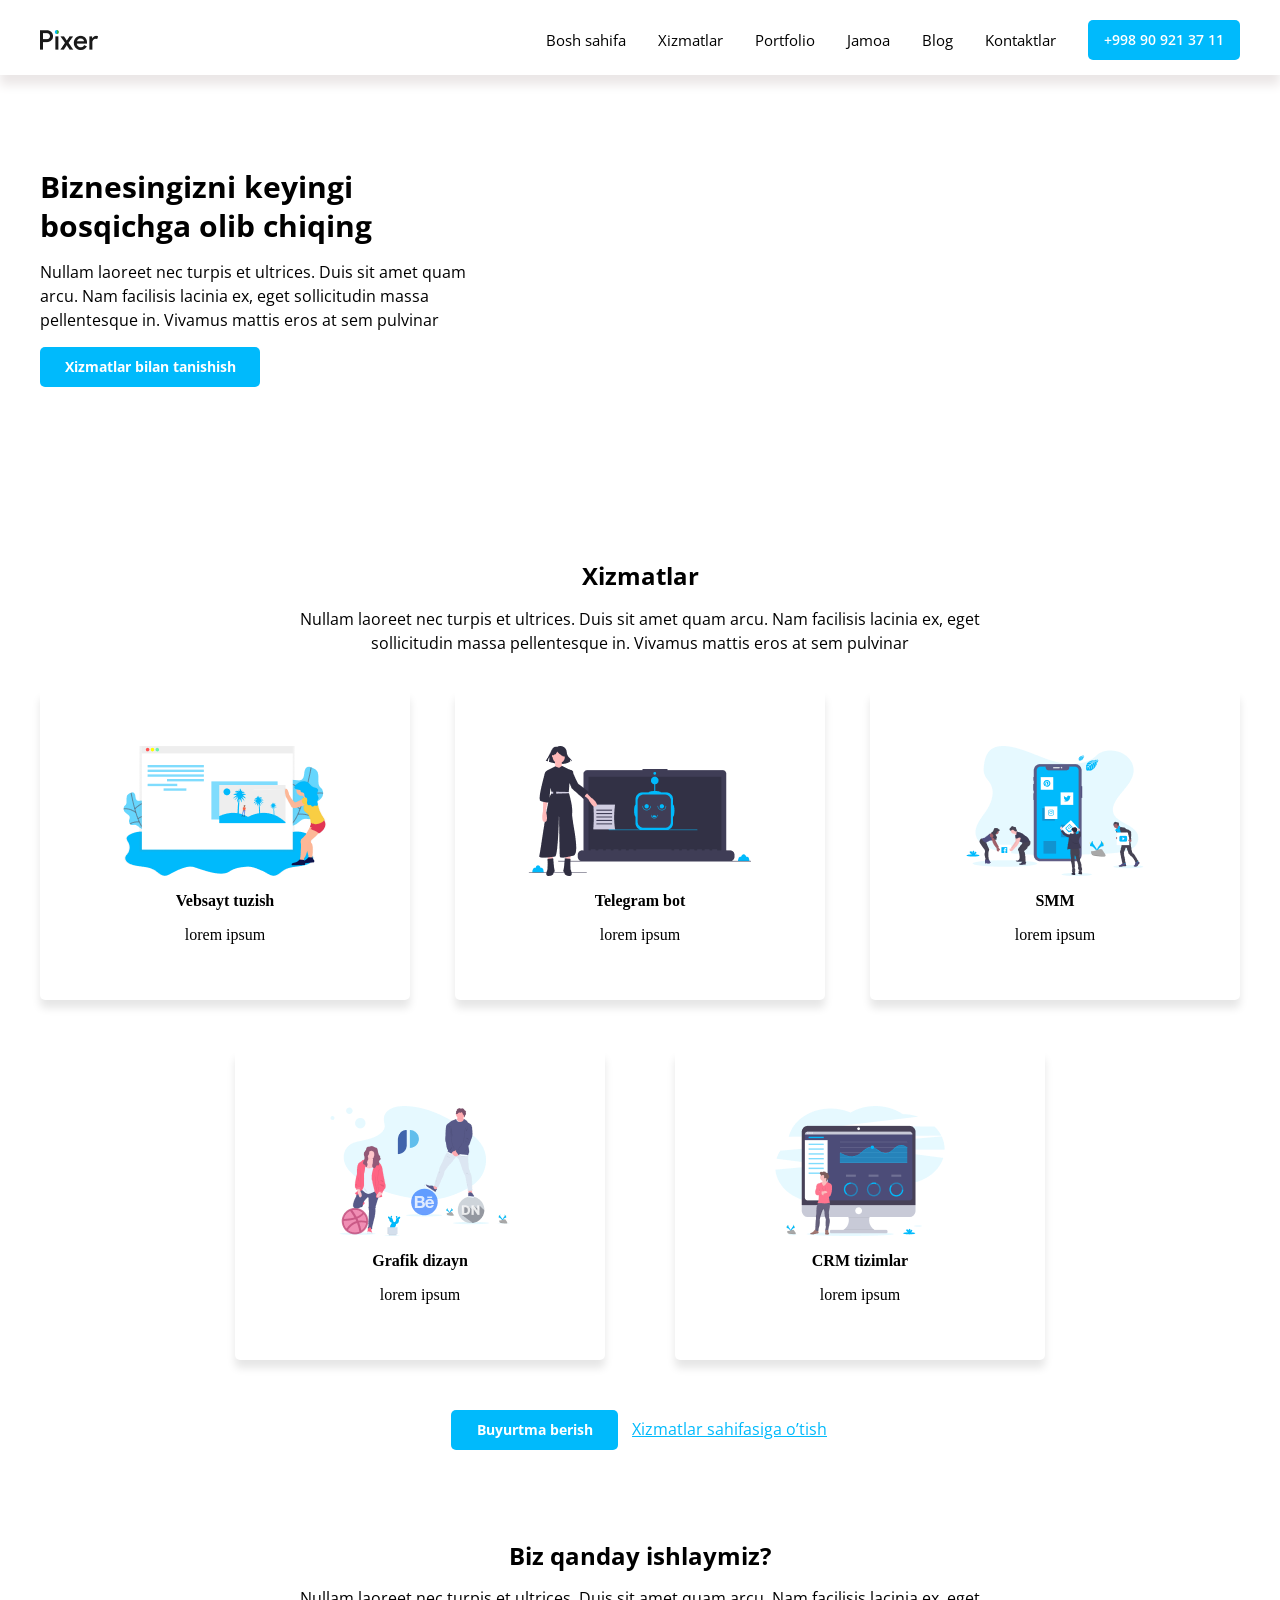
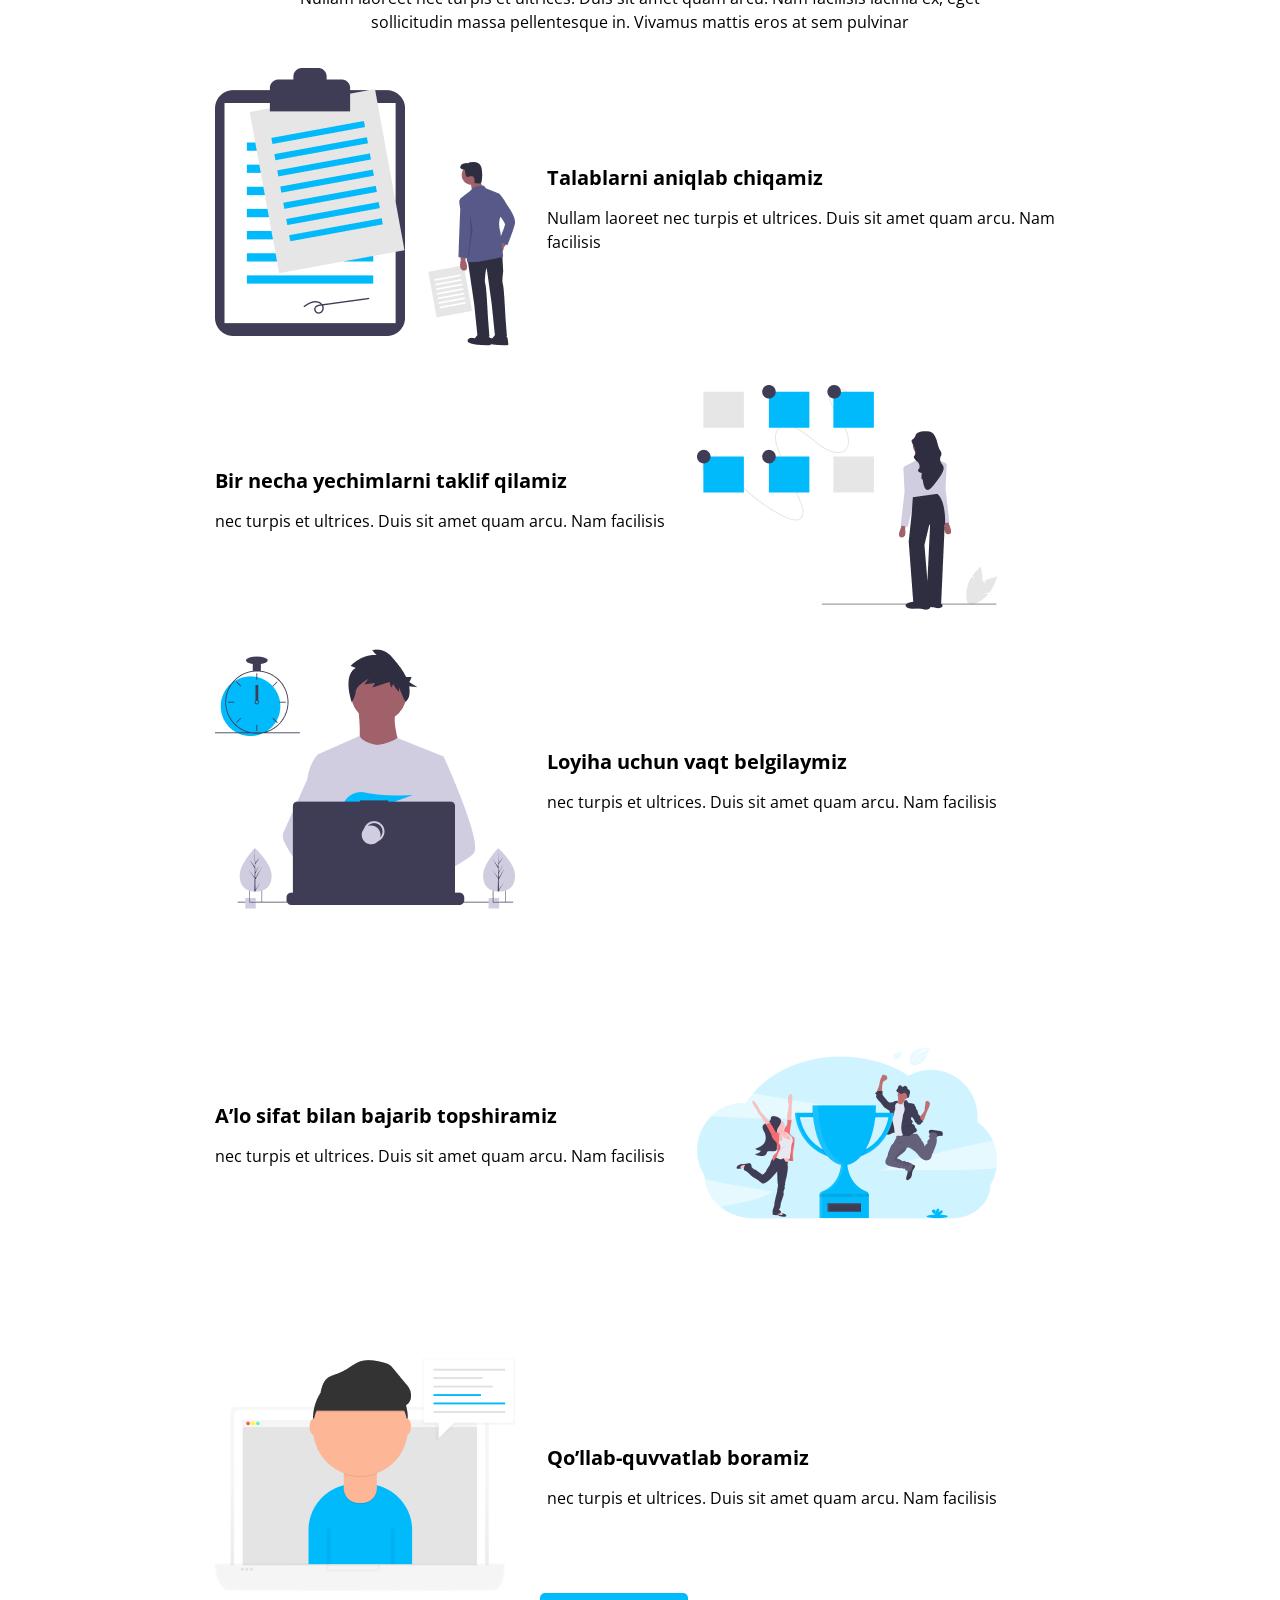
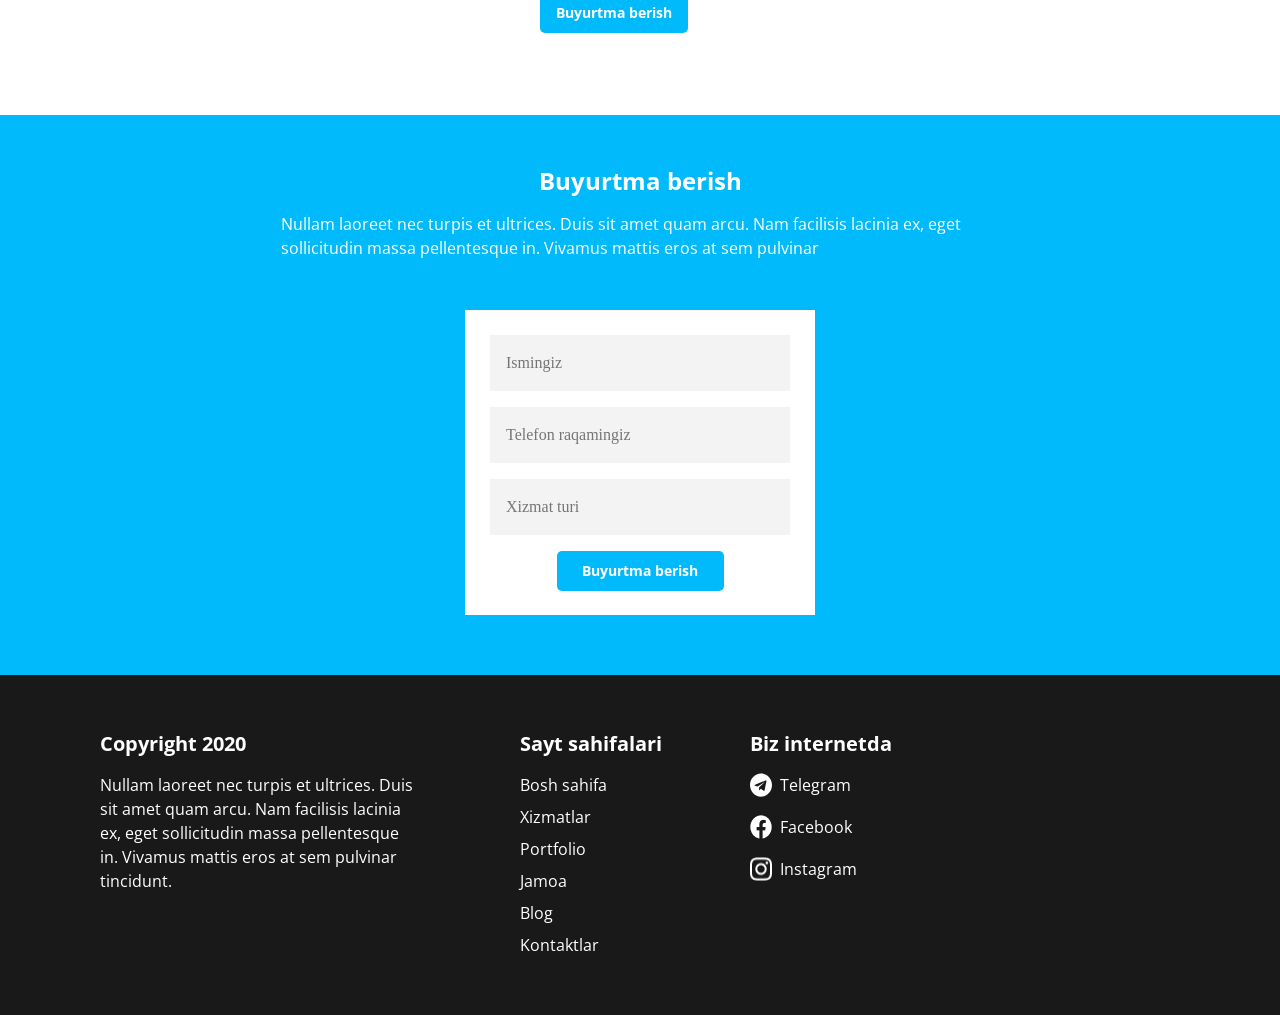
==== index.html @ e59668a3 "change" ====
<!DOCTYPE html>
<html lang="en">
  <head>
    <meta charset="UTF-8" />
    <meta name="viewport" content="width=device-width, initial-scale=1.0" />
    <title>Pixer</title>
    <link rel="stylesheet" href="/fonts.css" />
    <link rel="stylesheet" href="/pixer.css" />
    <link rel="stylesheet" href="/normalixe.css" />
  </head>
  <body>
    <div class="wrapper">
      <header>
        <nav class="nav">
          <img src="/assets/pixer-logo.png" alt="" />

          <div>
            <ul class="nav_ul">
              <li class="nav_list">
                <a class="nav_link" href="#"> Bosh sahifa </a>
              </li>
              <li class="nav_list">
                <a class="nav_link" href="#"> Xizmatlar </a>
              </li>
              <li class="nav_list">
                <a class="nav_link" href="#"> Portfolio </a>
              </li>
              <li class="nav_list">
                <a class="nav_link" href="#"> Jamoa </a>
              </li>
              <li class="nav_list">
                <a class="nav_link" href="#"> Blog </a>
              </li>
              <li class="nav_list">
                <a class="nav_link" href="#"> Kontaktlar </a>
              </li>

              <button class="nav_btn">+998 90 921 37 11</button>
            </ul>
          </div>
        </nav>
      </header>

      <section class="intro">
        <div class="intro_container">
          <div class="intro_left">
            <h2>Biznesingizni keyingi bosqichga olib chiqing</h2>

            <p>
              Nullam laoreet nec turpis et ultrices. Duis sit amet quam arcu.
              Nam facilisis lacinia ex, eget sollicitudin massa pellentesque in.
              Vivamus mattis eros at sem pulvinar
            </p>

            <button class="intro_btn">Xizmatlar bilan tanishish</button>
          </div>

          <div class="intro_right">
            <iframe
              width="560"
              height="315"
              src="https://www.youtube.com/embed/p4irKUEjuQU?si=1ykNS2Exaa0KbGoH"
              title="YouTube video player"
              frameborder="0"
              allow="accelerometer; autoplay; clipboard-write; encrypted-media; gyroscope; picture-in-picture; web-share"
              referrerpolicy="strict-origin-when-cross-origin"
              allowfullscreen
            ></iframe>
          </div>
        </div>
      </section>

      <section class="services">
        <div class="services_container">
          <div class="services_top">
            <h3>Xizmatlar</h3>
            <p>
              Nullam laoreet nec turpis et ultrices. Duis sit amet quam arcu.
              Nam facilisis lacinia ex, eget sollicitudin massa pellentesque in.
              Vivamus mattis eros at sem pulvinar
            </p>
          </div>

          <div class="services_middle__top">
            <div class="service">
              <img src="/assets/website-illustration.png" alt="" />

              <h4>Vebsayt tuzish</h4>

              <p>lorem ipsum</p>
            </div>
            <div class="service">
              <img src="/assets/bot-illustration.png" alt="" />

              <h4>Telegram bot</h4>

              <p>lorem ipsum</p>
            </div>
            <div class="service">
              <img src="/assets/smm-illustration.png" alt="" />

              <h4>SMM</h4>

              <p>lorem ipsum</p>
            </div>
          </div>
            <div class="services_middle__bottom">
            <div class="service">
              <img src="/assets/design-illustration.png" alt="" />

              <h4>Grafik dizayn</h4>

              <p>lorem ipsum</p>
            </div>
            <div class="service">
              <img src="/assets/crm-illustration.png" alt="" />

              <h4>CRM tizimlar</h4>

              <p>lorem ipsum</p>
            </div>
          
              </div>
          <div class="services_bottom">
            <button>Buyurtma berish</button>

            <a href="#">Xizmatlar sahifasiga o’tish</a>
          </div>
        </div>
      </section>

      <section class="our_work">
        <div class="our_work_container">
          <div class="our_work_title">
            <h3>Biz qanday ishlaymiz?</h3>

            <p>
              Nullam laoreet nec turpis et ultrices. Duis sit amet quam arcu.
              Nam facilisis lacinia ex, eget sollicitudin massa pellentesque in.
              Vivamus mattis eros at sem pulvinar
            </p>
          </div>

          <div class="our_work0 our_work1">
            <div>
              <img src="/assets/step-illlustration.png" alt="" />
            </div>

            <div>
              <h4>Talablarni aniqlab chiqamiz</h4>

              <p>
                Nullam laoreet nec turpis et ultrices. Duis sit amet quam arcu.
                Nam facilisis
              </p>
            </div>
          </div>

          <div class="our_work0 our_work2">
            <div>
              <h4>Bir necha yechimlarni taklif qilamiz</h4>

              <p>
                nec turpis et ultrices. Duis sit amet quam arcu. Nam facilisis
              </p>
            </div>

            <div>
              <img src="/assets/step-illlustration (1).png" alt="" />
            </div>
          </div>

          <div class="our_work0 our_work3">
            <div>
              <img src="/assets/step-illustration (2).png" alt="" />
            </div>

            <div>
              <h4>Loyiha uchun vaqt belgilaymiz</h4>

              <p>
                nec turpis et ultrices. Duis sit amet quam arcu. Nam facilisis
              </p>
            </div>
          </div>

          <div class="our_work0 our_work4">
            <div>
              <h4>A’lo sifat bilan bajarib topshiramiz</h4>

              <p>
                nec turpis et ultrices. Duis sit amet quam arcu. Nam facilisis
              </p>
            </div>

            <div>
              <img src="/assets/step-illustration (3).png" alt="" />
            </div>
          </div>

          <div class="our_work0 our_work5">
            <div>
              <img src="/assets/step-illustration (4).png" alt="" />
            </div>

            <div>
              <h4>Qo’llab-quvvatlab boramiz</h4>

              <p>
                nec turpis et ultrices. Duis sit amet quam arcu. Nam facilisis
              </p>
            </div>
          </div>
        </div>

        <div class="our_work_btn">
          <button>Buyurtma berish</button>
        </div>
      </section>

      <section class="form">
        <div class="form_container">
          <div class="form_title">
            <h3>Buyurtma berish</h3>

            <p>
              Nullam laoreet nec turpis et ultrices. Duis sit amet quam arcu.
              Nam facilisis lacinia ex, eget sollicitudin massa pellentesque in.
              Vivamus mattis eros at sem pulvinar
            </p>
          </div>

          <form>
            <input class="input" type="text" placeholder="Ismingiz" required />
            <input
              class="input"
              type="number"
              placeholder="Telefon raqamingiz"
              required
            />

            <input
              class="input"
              type="text"
              placeholder="Xizmat turi"
              required
            />

            <button type="submit">Buyurtma berish</button>
          </form>
        </div>
      </section>

      <section class="footer">
        <div class="footer_container">
          <div class="footer_left">
            <h4>Copyright 2020</h4>

            <p>
              Nullam laoreet nec turpis et ultrices. Duis sit amet quam arcu.
              Nam facilisis lacinia ex, eget sollicitudin massa pellentesque in.
              Vivamus mattis eros at sem pulvinar tincidunt.
            </p>
          </div>

          <div class="footer_middle">
            <h4>Sayt sahifalari</h4>

            <ul>
              <li>Bosh sahifa</li>
              <li>Xizmatlar</li>
              <li>Portfolio</li>
              <li>Jamoa</li>
              <li>Blog</li>
              <li>Kontaktlar</li>
            </ul>
          </div>

          <div class="footer_right">
            <h4>Biz internetda</h4>

            <div class="social_media social_media1">
              <img src="/assets/telegram.svg" alt="">
              <p>Telegram</p>
            </div>
            <div class="social_media">
              <img src="/assets/Vector.png" alt="">
              <p>Facebook</p>
            </div>
            <div class="social_media">
              <img src="/assets/instagramm.png" alt="">
              <p>Instagram</p>
            </div>
        </div>
      </section>
    </div>
  </body>
</html>
---- fonts.css ----
@import url('https://fonts.googleapis.com/css2?family=Open+Sans:ital,wght@0,300..800;1,300..800&display=swap');
---- pixer.css ----
@import url('https://fonts.googleapis.com/css2?family=Open+Sans:ital,wght@0,300..800;1,300..800&display=swap');

* {
  margin: 0;
  padding: 0;
  box-sizing: border-box;
}

header {
  position: fixed;
  top: 0;
  left: 0;
  width: 100%;
  height: 75px;
  padding-bottom: 20px 0;
  box-shadow: 0px 10px 10px rgb(235, 231, 231);
  background-color: #fff;
}

.nav {
  width: 1200px;
  display: flex;
  justify-content: space-between;
  align-items: center;
  margin: 20px auto;
}

.nav_ul {
  display: flex;
  align-items: center;
  gap: 32px;
}

.nav_list {
  list-style: none;

  font-family: "Open Sans";
  font-style: normal;
  font-weight: 400;
  font-size: 15px;
  line-height: 24px;

  color: #000000;
}

.nav_link {
  text-decoration: none;
  font-family: "Open Sans";
  font-style: normal;
  font-weight: 400;
  font-size: 15px;
  line-height: 24px;
  color: #000000;
}

.nav_btn {
  font-family: "Open Sans";
  font-style: normal;
  font-weight: 600;
  font-size: 14px;
  line-height: 24px;
  color: #ffffff;
  padding: 8px 16px;
  background: #00bafc;
  border-radius: 5px;
  border: none;
}

.intro {
  width: 100%;
  height: 410px;
  margin-top: 150px;
}

.intro_container {
  width: 1200px;
  display: flex;
  justify-content: space-between;
  align-items: center;
  margin: auto;
}

.intro_left h2 {
  width: 470px;
  font-family: "Open Sans";
  font-style: normal;
  font-weight: 700;
  font-size: 30px;
  line-height: 130%;

  color: #000000;
}

.intro_left p {
  margin-top: 15px;
  width: 465px;
  font-family: "Open Sans";
  font-style: normal;
  font-weight: 400;
  font-size: 16px;
  line-height: 24px;
  color: #000000;
}

.intro_btn {
  margin-top: 15px;
  width: 220px;
  height: 40px;
  background: #00bafc;
  border-radius: 5px;
  border: none;
  font-family: "Open Sans";
  font-style: normal;
  font-weight: 700;
  font-size: 14px;
  line-height: 24px;
  color: #ffffff;
}

.intro_right iframe {
  width: 450px;
  height: 250px;
}

.services {
  width: 100%;
  height: 880px;
}

.services__container{
  width: 1200px;
  height: 879px;
}

.services_top {
  margin: auto;
  width: 720px;
}

.services_top h3 {
  font-family: "Open Sans";
  font-style: normal;
  font-weight: 700;
  font-size: 24px;
  line-height: 130%;

  text-align: center;
  color: #000000;
}

.services_top p {
  width: 719px;
  height: 48px;
  margin-top: 16px;
  font-family: "Open Sans";
  font-style: normal;
  font-weight: 400;
  font-size: 16px;
  line-height: 24px;

  text-align: center;
  color: #000000;
}

.services_middle__top {

  width: 1200px;
  height: 310px;
  margin: auto;
  margin-top: 35px;
  display: flex;
  align-items: center;
  justify-content: space-between;

}

.services_middle__bottom{
  margin: 50px auto;
  width: 810px;
  height: 310px;
  display: flex;
  gap: 70px;
}


.service {
  width: 370px;
  height: 310px;
  display: flex;
  flex-direction: column;
  justify-content: center;
  align-items: center;
  gap: 16px;
  background: #ffffff;
  box-shadow: 0px 8px 8px rgba(0, 0, 0, 0.1);
  border-radius: 5px;
}

.services_bottom {
  margin: auto;
  margin-top: 35px;
  width: 378px;
  height: 64px;
}

.services_bottom button {
  width: 167px;
  height: 40px;
  background: #00bafc;
  border-radius: 5px;
  font-family: "Open Sans";
  font-style: normal;
  font-weight: 700;
  font-size: 14px;
  line-height: 24px;
  color: #ffffff;
  border: none;
}

.services_bottom a {
  margin-left: 10px;
  font-family: "Open Sans";
  font-style: normal;
  font-weight: 400;
  font-size: 16px;
  line-height: 24px;
  color: #00bafc;
}

.our_work {
  width: 100%;
  height: 1725px;
  margin-top: 100px;
}

.our_work_title {
  width: 720px;
  height: 95px;
  margin: auto;
}

.our_work_title h3 {
  font-family: "Open Sans";
  font-style: normal;
  font-weight: 700;
  font-size: 24px;
  line-height: 130%;
  text-align: center;
  color: #000000;
}

.our_work_title p {
  margin-top: 16px;
  width: 719px;
  height: 48px;
  font-family: "Open Sans";
  font-style: normal;
  font-weight: 400;
  font-size: 16px;
  line-height: 24px;
  text-align: center;
  color: #000000;
}

.our_work0 {
  width: 850px;
  margin: auto;
  display: flex;
  align-items: center;
  gap: 32px;
  margin-top: 140px;
}

.our_work0 h4 {
  font-family: "Open Sans";
  font-style: normal;
  font-weight: 700;
  font-size: 20px;
  line-height: 130%;

  color: #000000;
}

.our_work p {
  margin-top: 15px;
  font-family: "Open Sans";
  font-style: normal;
  font-weight: 400;
  font-size: 16px;
  line-height: 24px;

  color: #000000;
}

.our_work1 {
  height: 278px;
  margin-top: 35px;
}

.our_work2 {
  height: 24px;
}

.our_work3 {
  height: 258px;
}

.our_work4 {
  height: 171px;
}

.our_work5 {
  height: 232px;
}

.our_work_btn {
  width: 200px;
  height: 40px;
  margin: auto;
}

.our_work_btn button {
  background-color: #00bafc;
  border-radius: 5px;
  font-family: "Open Sans";
  font-style: normal;
  font-weight: 700;
  font-size: 14px;
  line-height: 24px;
  color: #ffffff;
  border: none;
  align-items: center;
  padding: 8px 16px;
  gap: 10px;
  background: #00bafc;
  border-radius: 5px;
}

.form {
  width: 100%;
  height: 560px;
  background-color: #00bafc;
  margin-top: 50px;
}

.form_title {
  width: 719px;
  height: 95px;
  margin: auto;
  padding-top: 50px;
}

.form_title h3 {
  width: 203px;
  height: 31px;
  margin: auto;
  font-family: "Open Sans";
  font-style: normal;
  font-weight: 700;
  font-size: 24px;
  line-height: 130%;
  color: #ffffff;
}

.form_title p {
  margin-top: 16px;
  width: 719px;
  height: 48px;
  font-family: "Open Sans";
  font-style: normal;
  font-weight: 400;
  font-size: 16px;
  line-height: 150%;
  color: #ffffff;
}

form {
  width: 350px;
  height: 305px;
  display: flex;
  flex-direction: column;
  align-items: center;
  justify-content: center;
  gap: 16px;
  background-color: #ffffff;
  margin: auto;
  margin-top: 100px;
}

input {
  width: 300px;
  height: 56px;
  border: none;
  padding-left: 16px;
  color: #000000;
  background-color: #f3f3f3;
}

form button {
  width: 167px;
  height: 40px;
  background: #00bafc;
  border-radius: 5px;
  border: none;
  font-family: "Open Sans";
  font-style: normal;
  font-weight: 700;
  font-size: 14px;
  line-height: 24px;
  color: #ffffff;
}

.footer {
  width: 100%;
  height: 340px;
  background-color: #191919;
}

.footer_container {
  margin: auto;
  width: 1400px;
  height: 226px;
  display: flex;
  color: #ffffff;
  padding-top: 56px;
}

.footer_left {
  margin-left: 100px;
}

.footer_middle {
  margin-left: 100px;
}

.footer_right {
  margin-left: 88px;
}

.footer_left h4 {
  font-family: "Open Sans";
  font-style: normal;
  font-weight: 700;
  font-size: 20px;
  line-height: 130%;
  color: #ffffff;
}

.footer_left p {
  margin-top: 16px;
  font-family: "Open Sans";
  font-style: normal;
  font-weight: 400;
  font-size: 16px;
  line-height: 150%;
  color: #ffffff;
  width: 320px;
}

.footer_middle h4 {
  font-family: "Open Sans";
  font-style: normal;
  font-weight: 700;
  font-size: 20px;
  line-height: 130%;
  color: #ffffff;
}

.footer_middle ul {
  margin-top: 16px;
}

.footer_middle li {
  list-style: none;
  margin-top: 8px;
  font-family: "Open Sans";
  font-style: normal;
  font-weight: 400;
  font-size: 16px;
  line-height: 24px;
  color: #ffffff;
}

.footer_right h4 {
  font-family: "Open Sans";
  font-style: normal;
  font-weight: 700;
  font-size: 20px;
  line-height: 130%;
  color: #ffffff;
}

.social_media {
  display: flex;
  margin-top: 18px;
}

.social_media p {
  margin-left: 8px;
  font-family: "Open Sans";
  font-style: normal;
  font-weight: 400;
  font-size: 16px;
  line-height: 24px;
  color: #ffffff;
}

.social_media1 {
  margin-top: 16px;
}
---- normalixe.css ----
/*! normalize.css v8.0.1 | MIT License | github.com/necolas/normalize.css */

/* Document
   ========================================================================== */

/**
 * 1. Correct the line height in all browsers.
 * 2. Prevent adjustments of font size after orientation changes in iOS.
 */

html {
  line-height: 1.15; /* 1 */
  -webkit-text-size-adjust: 100%; /* 2 */
}

/* Sections
   ========================================================================== */

/**
 * Remove the margin in all browsers.
 */

body {
  margin: 0;
}

/**
 * Render the `main` element consistently in IE.
 */

main {
  display: block;
}

/**
 * Correct the font size and margin on `h1` elements within `section` and
 * `article` contexts in Chrome, Firefox, and Safari.
 */

h1 {
  font-size: 2em;
  margin: 0.67em 0;
}

/* Grouping content
   ========================================================================== */

/**
 * 1. Add the correct box sizing in Firefox.
 * 2. Show the overflow in Edge and IE.
 */

hr {
  box-sizing: content-box; /* 1 */
  height: 0; /* 1 */
  overflow: visible; /* 2 */
}

/**
 * 1. Correct the inheritance and scaling of font size in all browsers.
 * 2. Correct the odd `em` font sizing in all browsers.
 */

pre {
  font-family: monospace, monospace; /* 1 */
  font-size: 1em; /* 2 */
}

/* Text-level semantics
   ========================================================================== */

/**
 * Remove the gray background on active links in IE 10.
 */

a {
  background-color: transparent;
}

/**
 * 1. Remove the bottom border in Chrome 57-
 * 2. Add the correct text decoration in Chrome, Edge, IE, Opera, and Safari.
 */

abbr[title] {
  border-bottom: none; /* 1 */
  text-decoration: underline; /* 2 */
  text-decoration: underline dotted; /* 2 */
}

/**
 * Add the correct font weight in Chrome, Edge, and Safari.
 */

b,
strong {
  font-weight: bolder;
}

/**
 * 1. Correct the inheritance and scaling of font size in all browsers.
 * 2. Correct the odd `em` font sizing in all browsers.
 */

code,
kbd,
samp {
  font-family: monospace, monospace; /* 1 */
  font-size: 1em; /* 2 */
}

/**
 * Add the correct font size in all browsers.
 */

small {
  font-size: 80%;
}

/**
 * Prevent `sub` and `sup` elements from affecting the line height in
 * all browsers.
 */

sub,
sup {
  font-size: 75%;
  line-height: 0;
  position: relative;
  vertical-align: baseline;
}

sub {
  bottom: -0.25em;
}

sup {
  top: -0.5em;
}

/* Embedded content
   ========================================================================== */

/**
 * Remove the border on images inside links in IE 10.
 */

img {
  border-style: none;
}

/* Forms
   ========================================================================== */

/**
 * 1. Change the font styles in all browsers.
 * 2. Remove the margin in Firefox and Safari.
 */

button,
input,
optgroup,
select,
textarea {
  font-family: inherit; /* 1 */
  font-size: 100%; /* 1 */
  line-height: 1.15; /* 1 */
  margin: 0; /* 2 */
}

/**
 * Show the overflow in IE.
 * 1. Show the overflow in Edge.
 */

button,
input { /* 1 */
  overflow: visible;
}

/**
 * Remove the inheritance of text transform in Edge, Firefox, and IE.
 * 1. Remove the inheritance of text transform in Firefox.
 */

button,
select { /* 1 */
  text-transform: none;
}

/**
 * Correct the inability to style clickable types in iOS and Safari.
 */

button,
[type="button"],
[type="reset"],
[type="submit"] {
  -webkit-appearance: button;
}

/**
 * Remove the inner border and padding in Firefox.
 */

button::-moz-focus-inner,
[type="button"]::-moz-focus-inner,
[type="reset"]::-moz-focus-inner,
[type="submit"]::-moz-focus-inner {
  border-style: none;
  padding: 0;
}

/**
 * Restore the focus styles unset by the previous rule.
 */

button:-moz-focusring,
[type="button"]:-moz-focusring,
[type="reset"]:-moz-focusring,
[type="submit"]:-moz-focusring {
  outline: 1px dotted ButtonText;
}

/**
 * Correct the padding in Firefox.
 */

fieldset {
  padding: 0.35em 0.75em 0.625em;
}

/**
 * 1. Correct the text wrapping in Edge and IE.
 * 2. Correct the color inheritance from `fieldset` elements in IE.
 * 3. Remove the padding so developers are not caught out when they zero out
 *    `fieldset` elements in all browsers.
 */

legend {
  box-sizing: border-box; /* 1 */
  color: inherit; /* 2 */
  display: table; /* 1 */
  max-width: 100%; /* 1 */
  padding: 0; /* 3 */
  white-space: normal; /* 1 */
}

/**
 * Add the correct vertical alignment in Chrome, Firefox, and Opera.
 */

progress {
  vertical-align: baseline;
}

/**
 * Remove the default vertical scrollbar in IE 10+.
 */

textarea {
  overflow: auto;
}

/**
 * 1. Add the correct box sizing in IE 10.
 * 2. Remove the padding in IE 10.
 */

[type="checkbox"],
[type="radio"] {
  box-sizing: border-box; /* 1 */
  padding: 0; /* 2 */
}

/**
 * Correct the cursor style of increment and decrement buttons in Chrome.
 */

[type="number"]::-webkit-inner-spin-button,
[type="number"]::-webkit-outer-spin-button {
  height: auto;
}

/**
 * 1. Correct the odd appearance in Chrome and Safari.
 * 2. Correct the outline style in Safari.
 */

[type="search"] {
  -webkit-appearance: textfield; /* 1 */
  outline-offset: -2px; /* 2 */
}

/**
 * Remove the inner padding in Chrome and Safari on macOS.
 */

[type="search"]::-webkit-search-decoration {
  -webkit-appearance: none;
}

/**
 * 1. Correct the inability to style clickable types in iOS and Safari.
 * 2. Change font properties to `inherit` in Safari.
 */

::-webkit-file-upload-button {
  -webkit-appearance: button; /* 1 */
  font: inherit; /* 2 */
}

/* Interactive
   ========================================================================== */

/*
 * Add the correct display in Edge, IE 10+, and Firefox.
 */

details {
  display: block;
}

/*
 * Add the correct display in all browsers.
 */

summary {
  display: list-item;
}

/* Misc
   ========================================================================== */

/**
 * Add the correct display in IE 10+.
 */

template {
  display: none;
}

/**
 * Add the correct display in IE 10.
 */

[hidden] {
  display: none;
}
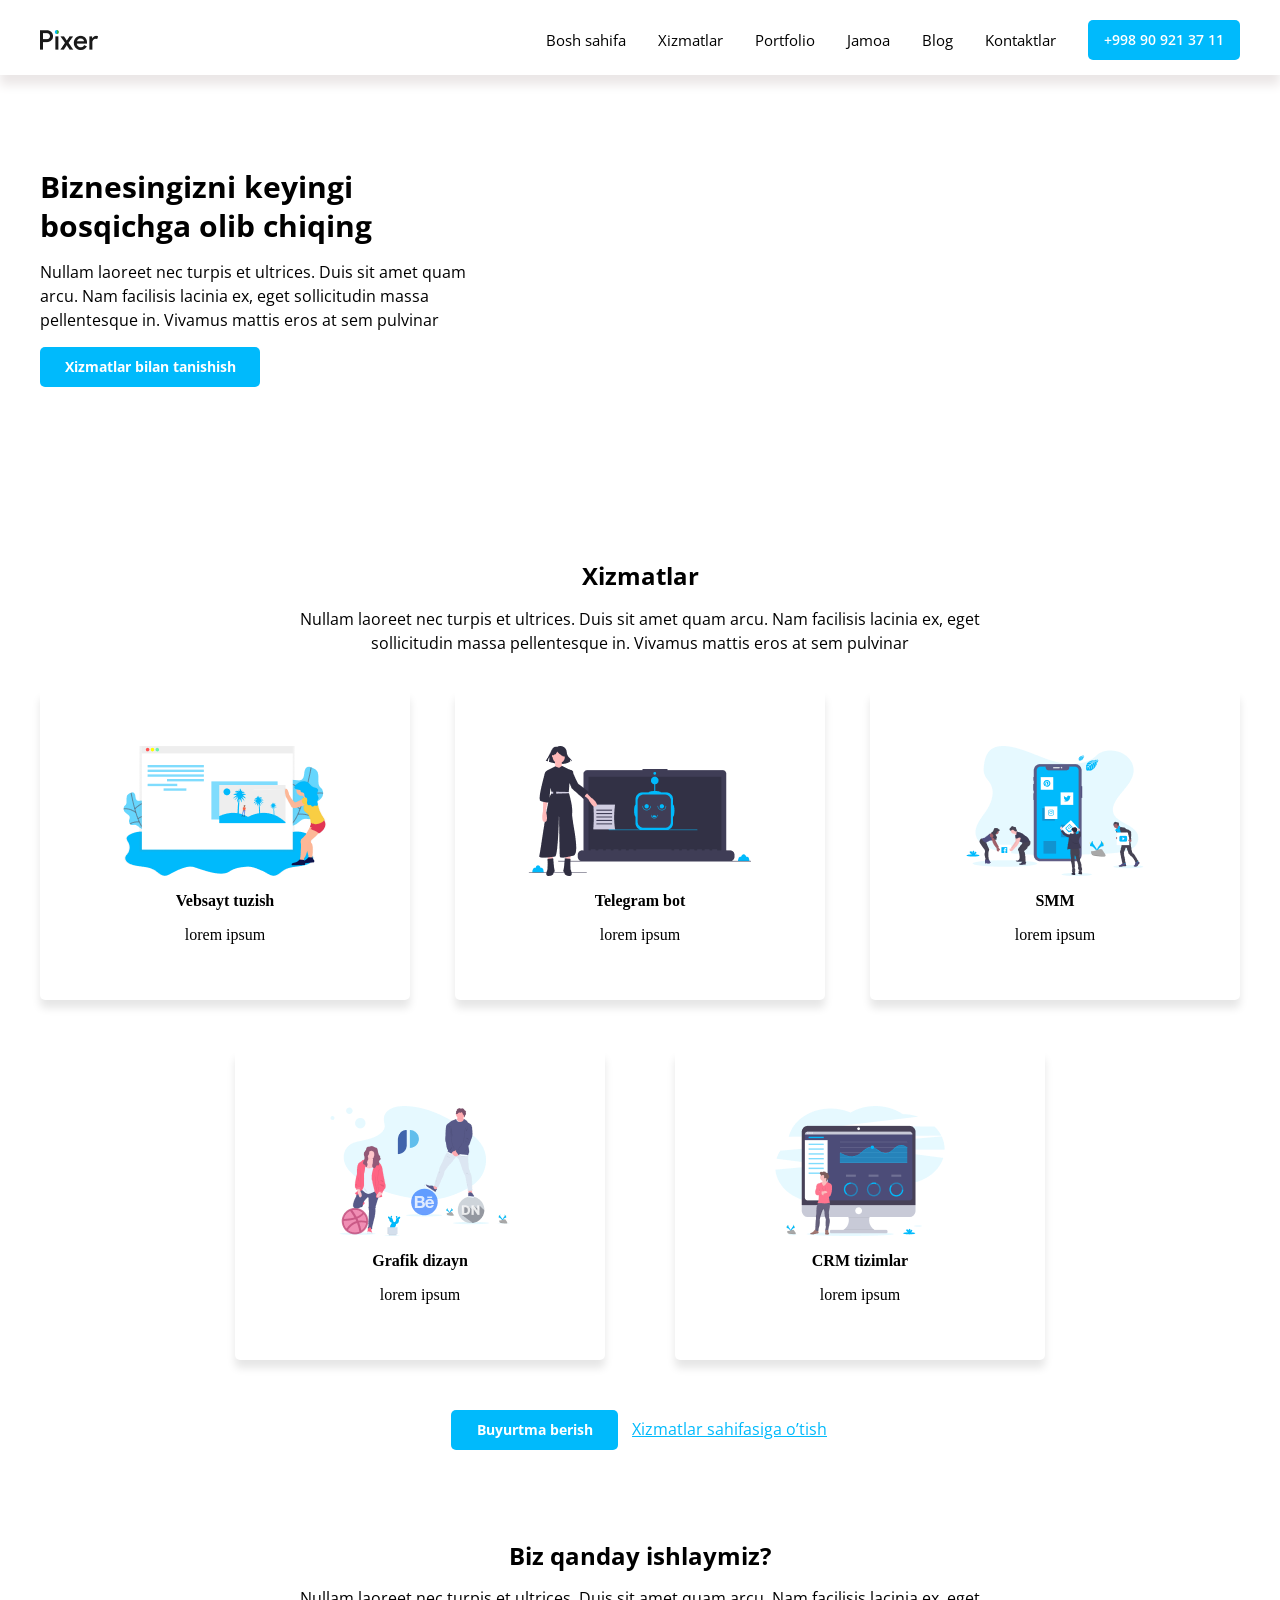
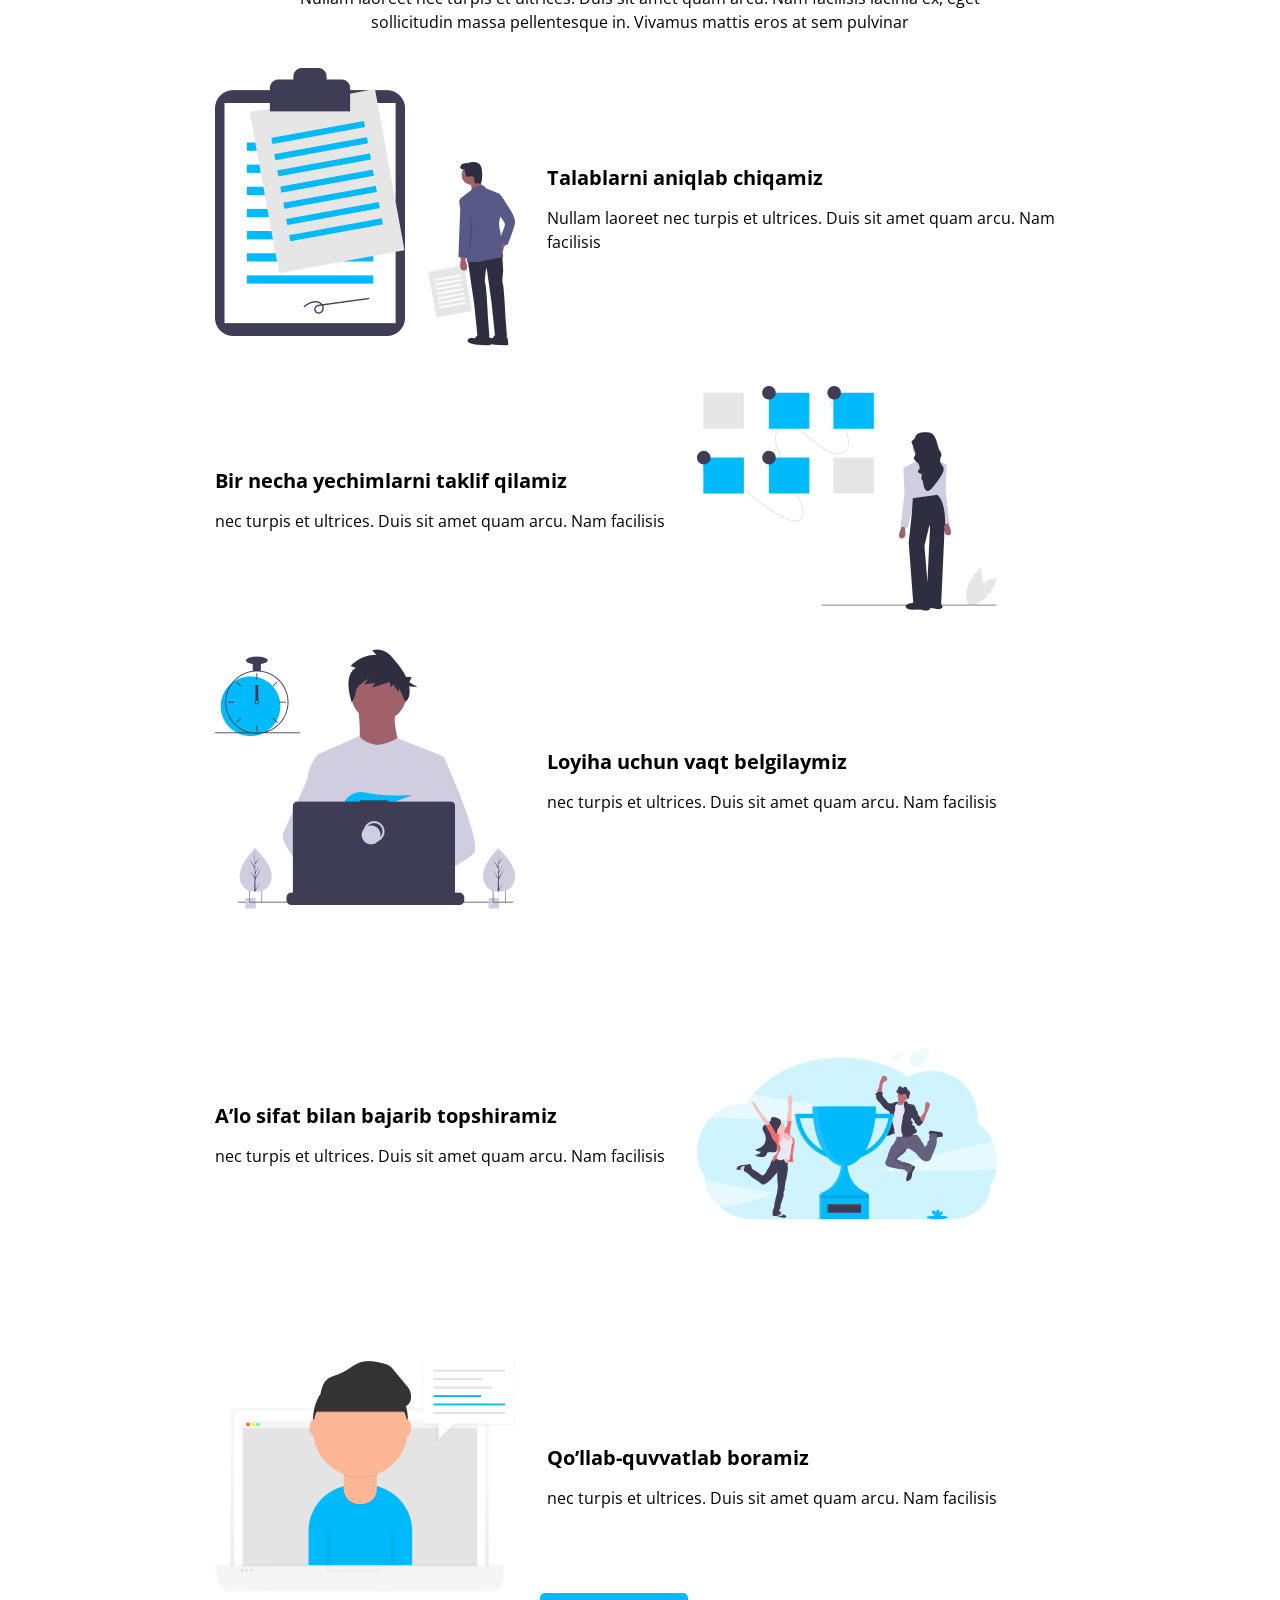
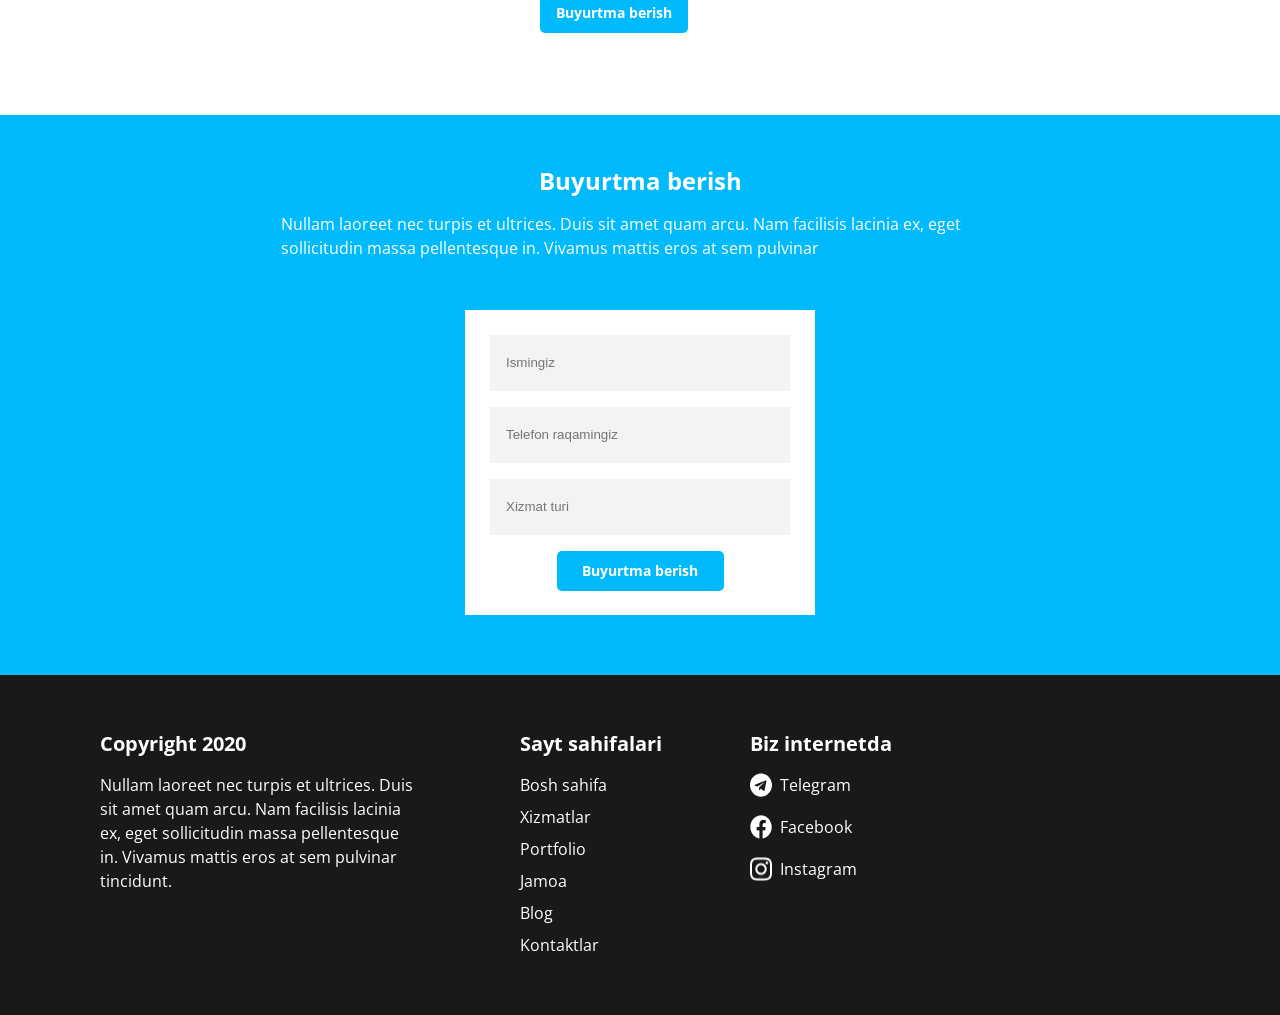
==== commit af582dd5: "change made" ====
--- a/index.html
+++ b/index.html
@@ -4,9 +4,7 @@
     <meta charset="UTF-8" />
     <meta name="viewport" content="width=device-width, initial-scale=1.0" />
     <title>Pixer</title>
-    <link rel="stylesheet" href="/fonts.css" />
-    <link rel="stylesheet" href="/pixer.css" />
-    <link rel="stylesheet" href="/normalixe.css" />
+    <link rel="stylesheet" href="/style.css" />
   </head>
   <body>
     <div class="wrapper">
--- a/style.css
+++ b/style.css
@@ -0,0 +1,510 @@
+@import url('https://fonts.googleapis.com/css2?family=Open+Sans:ital,wght@0,300..800;1,300..800&display=swap');
+
+* {
+  margin: 0;
+  padding: 0;
+  box-sizing: border-box;
+}
+
+header {
+  position: fixed;
+  top: 0;
+  left: 0;
+  width: 100%;
+  height: 75px;
+  padding-bottom: 20px 0;
+  box-shadow: 0px 10px 10px rgb(235, 231, 231);
+  background-color: #fff;
+}
+
+.nav {
+  width: 1200px;
+  display: flex;
+  justify-content: space-between;
+  align-items: center;
+  margin: 20px auto;
+}
+
+.nav_ul {
+  display: flex;
+  align-items: center;
+  gap: 32px;
+}
+
+.nav_list {
+  list-style: none;
+
+  font-family: "Open Sans";
+  font-style: normal;
+  font-weight: 400;
+  font-size: 15px;
+  line-height: 24px;
+
+  color: #000000;
+}
+
+.nav_link {
+  text-decoration: none;
+  font-family: "Open Sans";
+  font-style: normal;
+  font-weight: 400;
+  font-size: 15px;
+  line-height: 24px;
+  color: #000000;
+}
+
+.nav_btn {
+  font-family: "Open Sans";
+  font-style: normal;
+  font-weight: 600;
+  font-size: 14px;
+  line-height: 24px;
+  color: #ffffff;
+  padding: 8px 16px;
+  background: #00bafc;
+  border-radius: 5px;
+  border: none;
+}
+
+.intro {
+  width: 100%;
+  height: 410px;
+  margin-top: 150px;
+}
+
+.intro_container {
+  width: 1200px;
+  display: flex;
+  justify-content: space-between;
+  align-items: center;
+  margin: auto;
+}
+
+.intro_left h2 {
+  width: 470px;
+  font-family: "Open Sans";
+  font-style: normal;
+  font-weight: 700;
+  font-size: 30px;
+  line-height: 130%;
+
+  color: #000000;
+}
+
+.intro_left p {
+  margin-top: 15px;
+  width: 465px;
+  font-family: "Open Sans";
+  font-style: normal;
+  font-weight: 400;
+  font-size: 16px;
+  line-height: 24px;
+  color: #000000;
+}
+
+.intro_btn {
+  margin-top: 15px;
+  width: 220px;
+  height: 40px;
+  background: #00bafc;
+  border-radius: 5px;
+  border: none;
+  font-family: "Open Sans";
+  font-style: normal;
+  font-weight: 700;
+  font-size: 14px;
+  line-height: 24px;
+  color: #ffffff;
+}
+
+.intro_right iframe {
+  width: 450px;
+  height: 250px;
+}
+
+.services {
+  width: 100%;
+  height: 880px;
+}
+
+.services__container{
+  width: 1200px;
+  height: 879px;
+}
+
+.services_top {
+  margin: auto;
+  width: 720px;
+}
+
+.services_top h3 {
+  font-family: "Open Sans";
+  font-style: normal;
+  font-weight: 700;
+  font-size: 24px;
+  line-height: 130%;
+
+  text-align: center;
+  color: #000000;
+}
+
+.services_top p {
+  width: 719px;
+  height: 48px;
+  margin-top: 16px;
+  font-family: "Open Sans";
+  font-style: normal;
+  font-weight: 400;
+  font-size: 16px;
+  line-height: 24px;
+
+  text-align: center;
+  color: #000000;
+}
+
+.services_middle__top {
+
+  width: 1200px;
+  height: 310px;
+  margin: auto;
+  margin-top: 35px;
+  display: flex;
+  align-items: center;
+  justify-content: space-between;
+
+}
+
+.services_middle__bottom{
+  margin: 50px auto;
+  width: 810px;
+  height: 310px;
+  display: flex;
+  gap: 70px;
+}
+
+
+.service {
+  width: 370px;
+  height: 310px;
+  display: flex;
+  flex-direction: column;
+  justify-content: center;
+  align-items: center;
+  gap: 16px;
+  background: #ffffff;
+  box-shadow: 0px 8px 8px rgba(0, 0, 0, 0.1);
+  border-radius: 5px;
+}
+
+.services_bottom {
+  margin: auto;
+  margin-top: 35px;
+  width: 378px;
+  height: 64px;
+}
+
+.services_bottom button {
+  width: 167px;
+  height: 40px;
+  background: #00bafc;
+  border-radius: 5px;
+  font-family: "Open Sans";
+  font-style: normal;
+  font-weight: 700;
+  font-size: 14px;
+  line-height: 24px;
+  color: #ffffff;
+  border: none;
+}
+
+.services_bottom a {
+  margin-left: 10px;
+  font-family: "Open Sans";
+  font-style: normal;
+  font-weight: 400;
+  font-size: 16px;
+  line-height: 24px;
+  color: #00bafc;
+}
+
+.our_work {
+  width: 100%;
+  height: 1725px;
+  margin-top: 100px;
+}
+
+.our_work_title {
+  width: 720px;
+  height: 95px;
+  margin: auto;
+}
+
+.our_work_title h3 {
+  font-family: "Open Sans";
+  font-style: normal;
+  font-weight: 700;
+  font-size: 24px;
+  line-height: 130%;
+  text-align: center;
+  color: #000000;
+}
+
+.our_work_title p {
+  margin-top: 16px;
+  width: 719px;
+  height: 48px;
+  font-family: "Open Sans";
+  font-style: normal;
+  font-weight: 400;
+  font-size: 16px;
+  line-height: 24px;
+  text-align: center;
+  color: #000000;
+}
+
+.our_work0 {
+  width: 850px;
+  margin: auto;
+  display: flex;
+  align-items: center;
+  gap: 32px;
+  margin-top: 140px;
+}
+
+.our_work0 h4 {
+  font-family: "Open Sans";
+  font-style: normal;
+  font-weight: 700;
+  font-size: 20px;
+  line-height: 130%;
+
+  color: #000000;
+}
+
+.our_work p {
+  margin-top: 15px;
+  font-family: "Open Sans";
+  font-style: normal;
+  font-weight: 400;
+  font-size: 16px;
+  line-height: 24px;
+
+  color: #000000;
+}
+
+.our_work1 {
+  height: 278px;
+  margin-top: 35px;
+}
+
+.our_work2 {
+  height: 24px;
+}
+
+.our_work3 {
+  height: 258px;
+}
+
+.our_work4 {
+  height: 171px;
+}
+
+.our_work5 {
+  height: 232px;
+}
+
+.our_work_btn {
+  width: 200px;
+  height: 40px;
+  margin: auto;
+}
+
+.our_work_btn button {
+  background-color: #00bafc;
+  border-radius: 5px;
+  font-family: "Open Sans";
+  font-style: normal;
+  font-weight: 700;
+  font-size: 14px;
+  line-height: 24px;
+  color: #ffffff;
+  border: none;
+  align-items: center;
+  padding: 8px 16px;
+  gap: 10px;
+  background: #00bafc;
+  border-radius: 5px;
+}
+
+.form {
+  width: 100%;
+  height: 560px;
+  background-color: #00bafc;
+  margin-top: 50px;
+}
+
+.form_title {
+  width: 719px;
+  height: 95px;
+  margin: auto;
+  padding-top: 50px;
+}
+
+.form_title h3 {
+  width: 203px;
+  height: 31px;
+  margin: auto;
+  font-family: "Open Sans";
+  font-style: normal;
+  font-weight: 700;
+  font-size: 24px;
+  line-height: 130%;
+  color: #ffffff;
+}
+
+.form_title p {
+  margin-top: 16px;
+  width: 719px;
+  height: 48px;
+  font-family: "Open Sans";
+  font-style: normal;
+  font-weight: 400;
+  font-size: 16px;
+  line-height: 150%;
+  color: #ffffff;
+}
+
+form {
+  width: 350px;
+  height: 305px;
+  display: flex;
+  flex-direction: column;
+  align-items: center;
+  justify-content: center;
+  gap: 16px;
+  background-color: #ffffff;
+  margin: auto;
+  margin-top: 100px;
+}
+
+input {
+  width: 300px;
+  height: 56px;
+  border: none;
+  padding-left: 16px;
+  color: #000000;
+  background-color: #f3f3f3;
+}
+
+form button {
+  width: 167px;
+  height: 40px;
+  background: #00bafc;
+  border-radius: 5px;
+  border: none;
+  font-family: "Open Sans";
+  font-style: normal;
+  font-weight: 700;
+  font-size: 14px;
+  line-height: 24px;
+  color: #ffffff;
+}
+
+.footer {
+  width: 100%;
+  height: 340px;
+  background-color: #191919;
+}
+
+.footer_container {
+  margin: auto;
+  width: 1400px;
+  height: 226px;
+  display: flex;
+  color: #ffffff;
+  padding-top: 56px;
+}
+
+.footer_left {
+  margin-left: 100px;
+}
+
+.footer_middle {
+  margin-left: 100px;
+}
+
+.footer_right {
+  margin-left: 88px;
+}
+
+.footer_left h4 {
+  font-family: "Open Sans";
+  font-style: normal;
+  font-weight: 700;
+  font-size: 20px;
+  line-height: 130%;
+  color: #ffffff;
+}
+
+.footer_left p {
+  margin-top: 16px;
+  font-family: "Open Sans";
+  font-style: normal;
+  font-weight: 400;
+  font-size: 16px;
+  line-height: 150%;
+  color: #ffffff;
+  width: 320px;
+}
+
+.footer_middle h4 {
+  font-family: "Open Sans";
+  font-style: normal;
+  font-weight: 700;
+  font-size: 20px;
+  line-height: 130%;
+  color: #ffffff;
+}
+
+.footer_middle ul {
+  margin-top: 16px;
+}
+
+.footer_middle li {
+  list-style: none;
+  margin-top: 8px;
+  font-family: "Open Sans";
+  font-style: normal;
+  font-weight: 400;
+  font-size: 16px;
+  line-height: 24px;
+  color: #ffffff;
+}
+
+.footer_right h4 {
+  font-family: "Open Sans";
+  font-style: normal;
+  font-weight: 700;
+  font-size: 20px;
+  line-height: 130%;
+  color: #ffffff;
+}
+
+.social_media {
+  display: flex;
+  margin-top: 18px;
+}
+
+.social_media p {
+  margin-left: 8px;
+  font-family: "Open Sans";
+  font-style: normal;
+  font-weight: 400;
+  font-size: 16px;
+  line-height: 24px;
+  color: #ffffff;
+}
+
+.social_media1 {
+  margin-top: 16px;
+}
